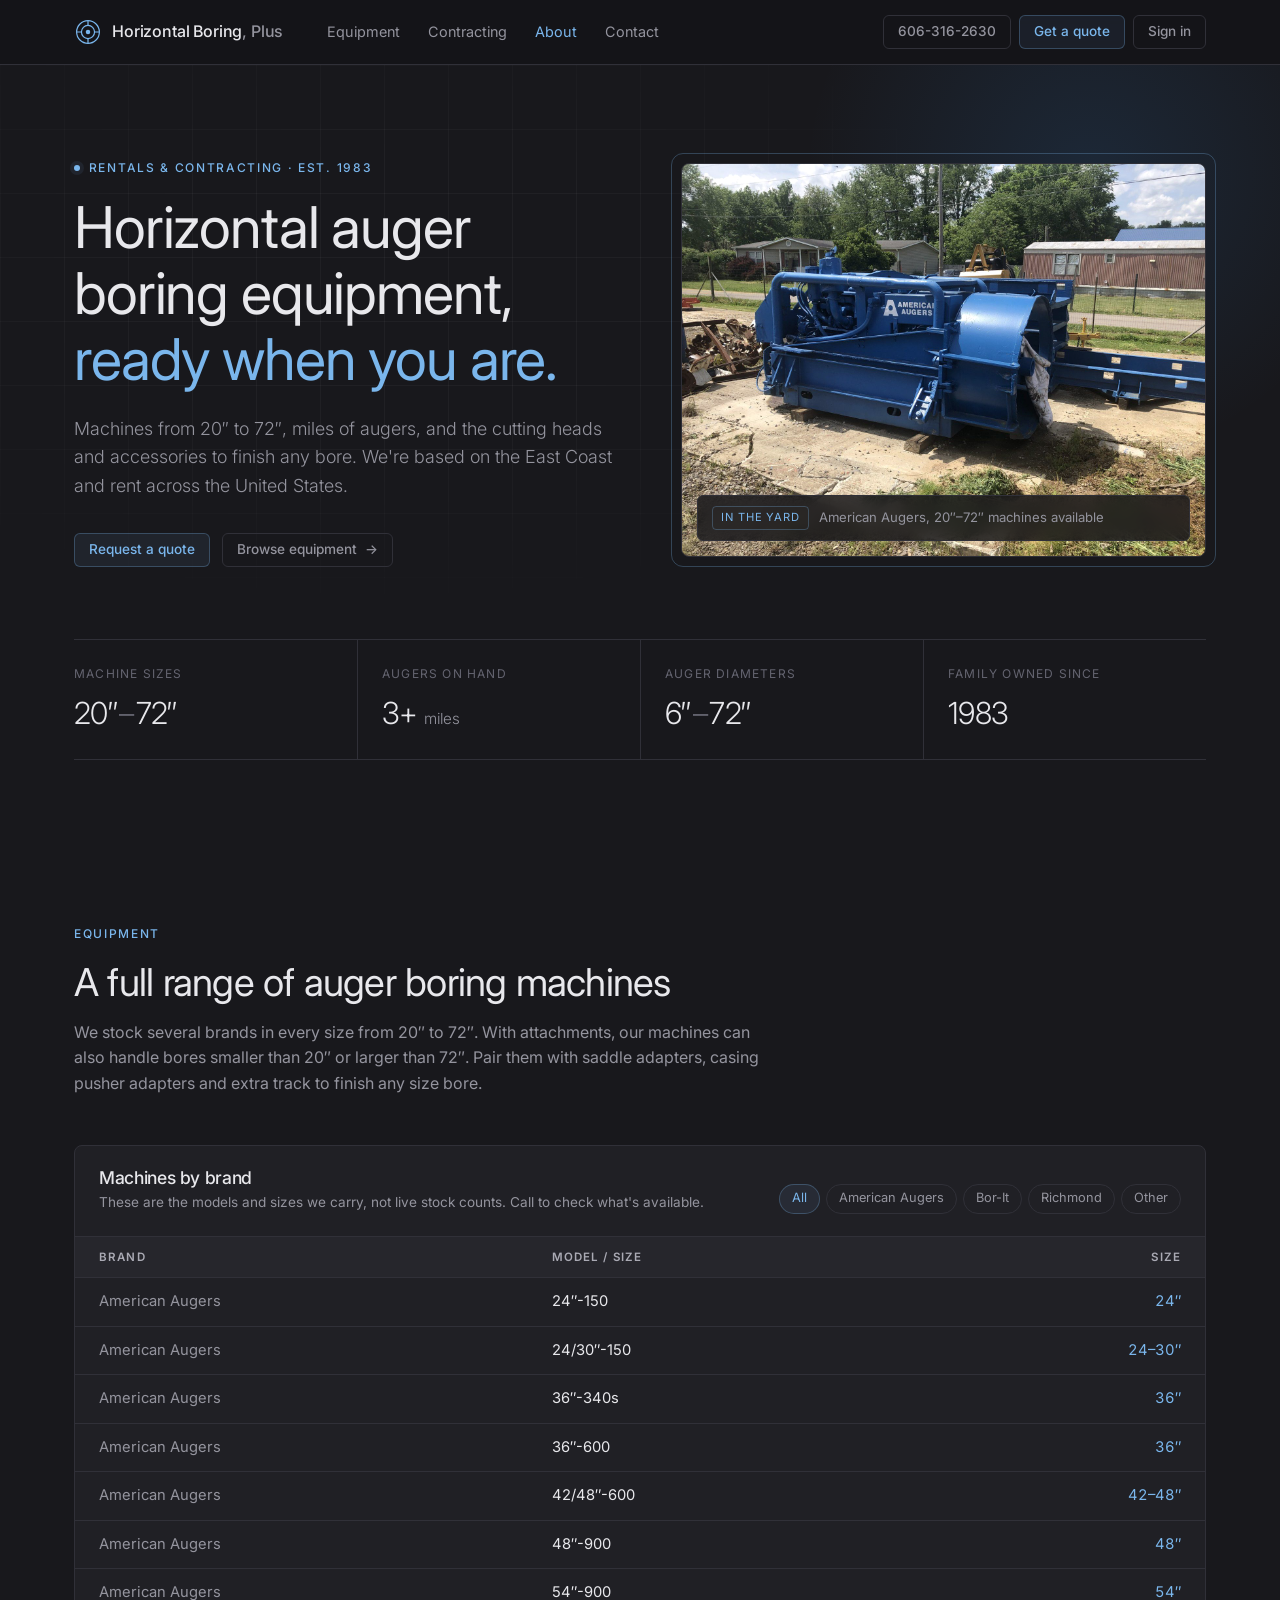
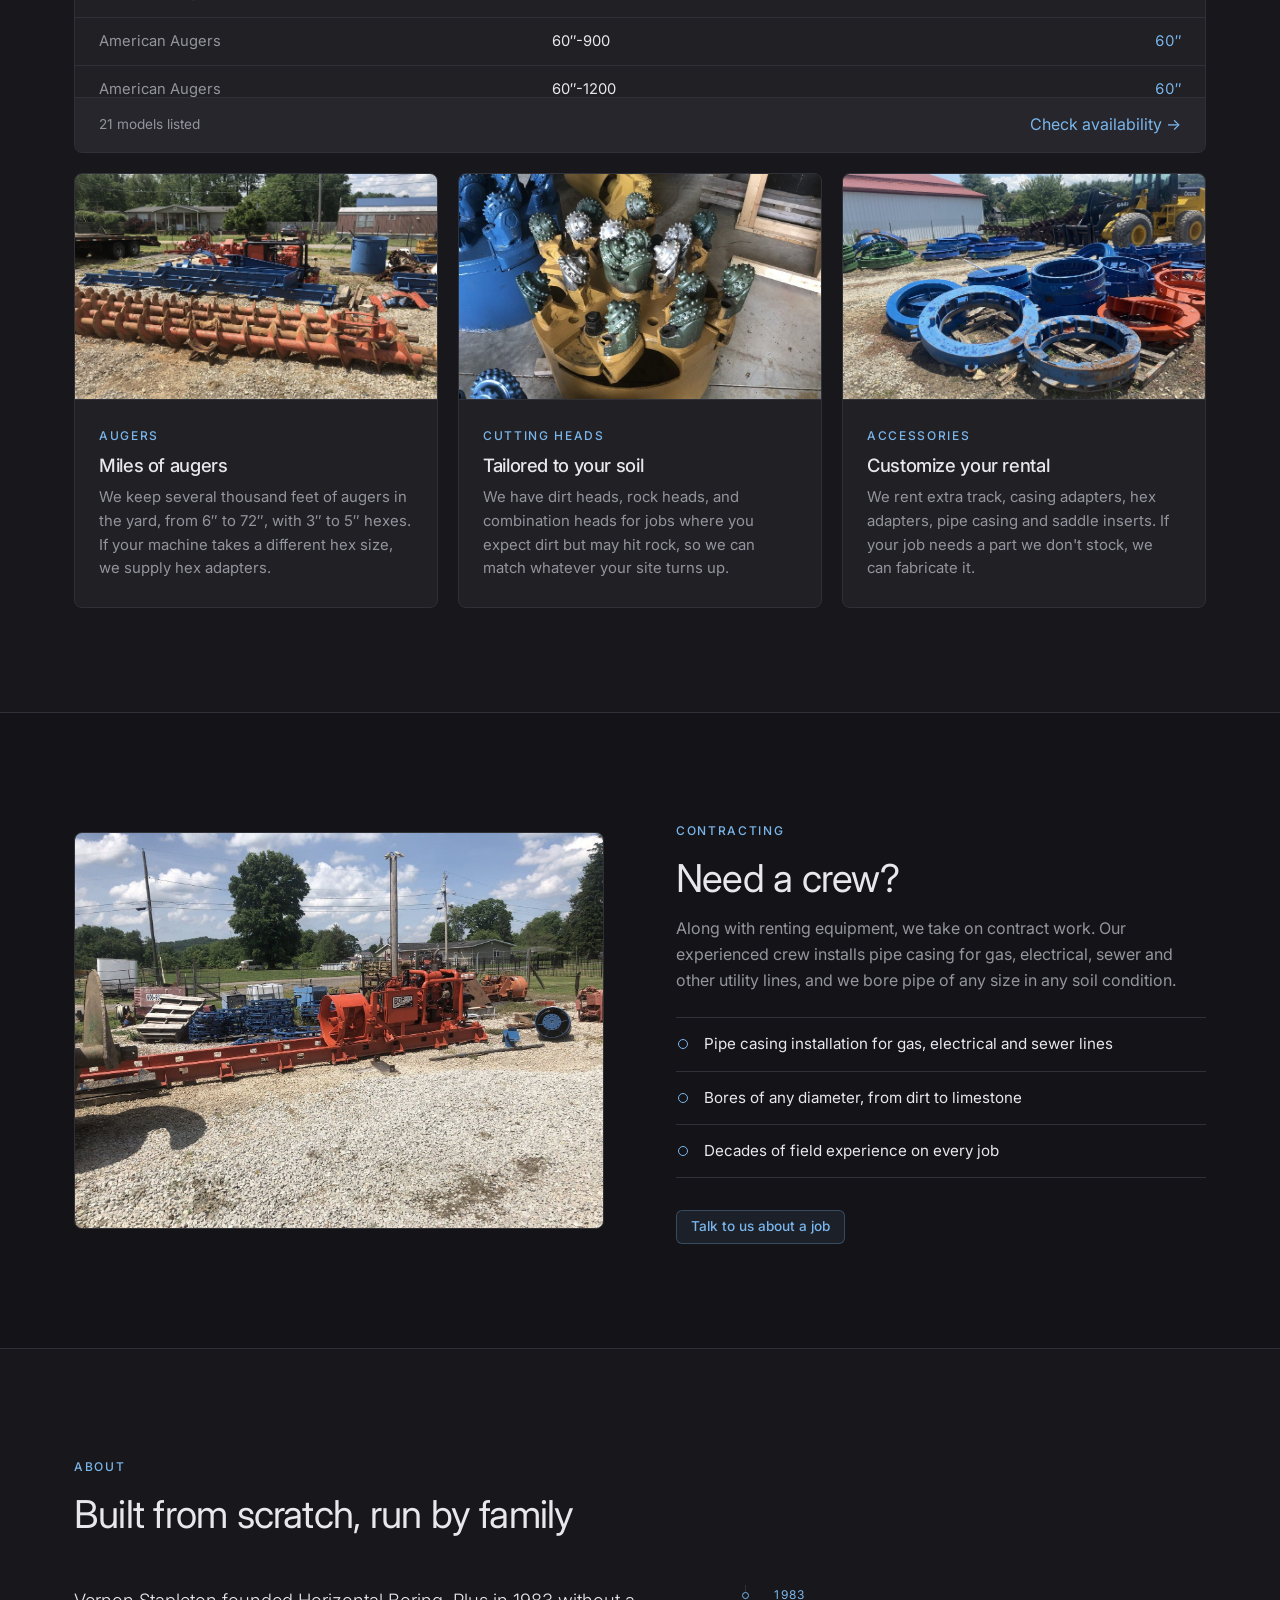
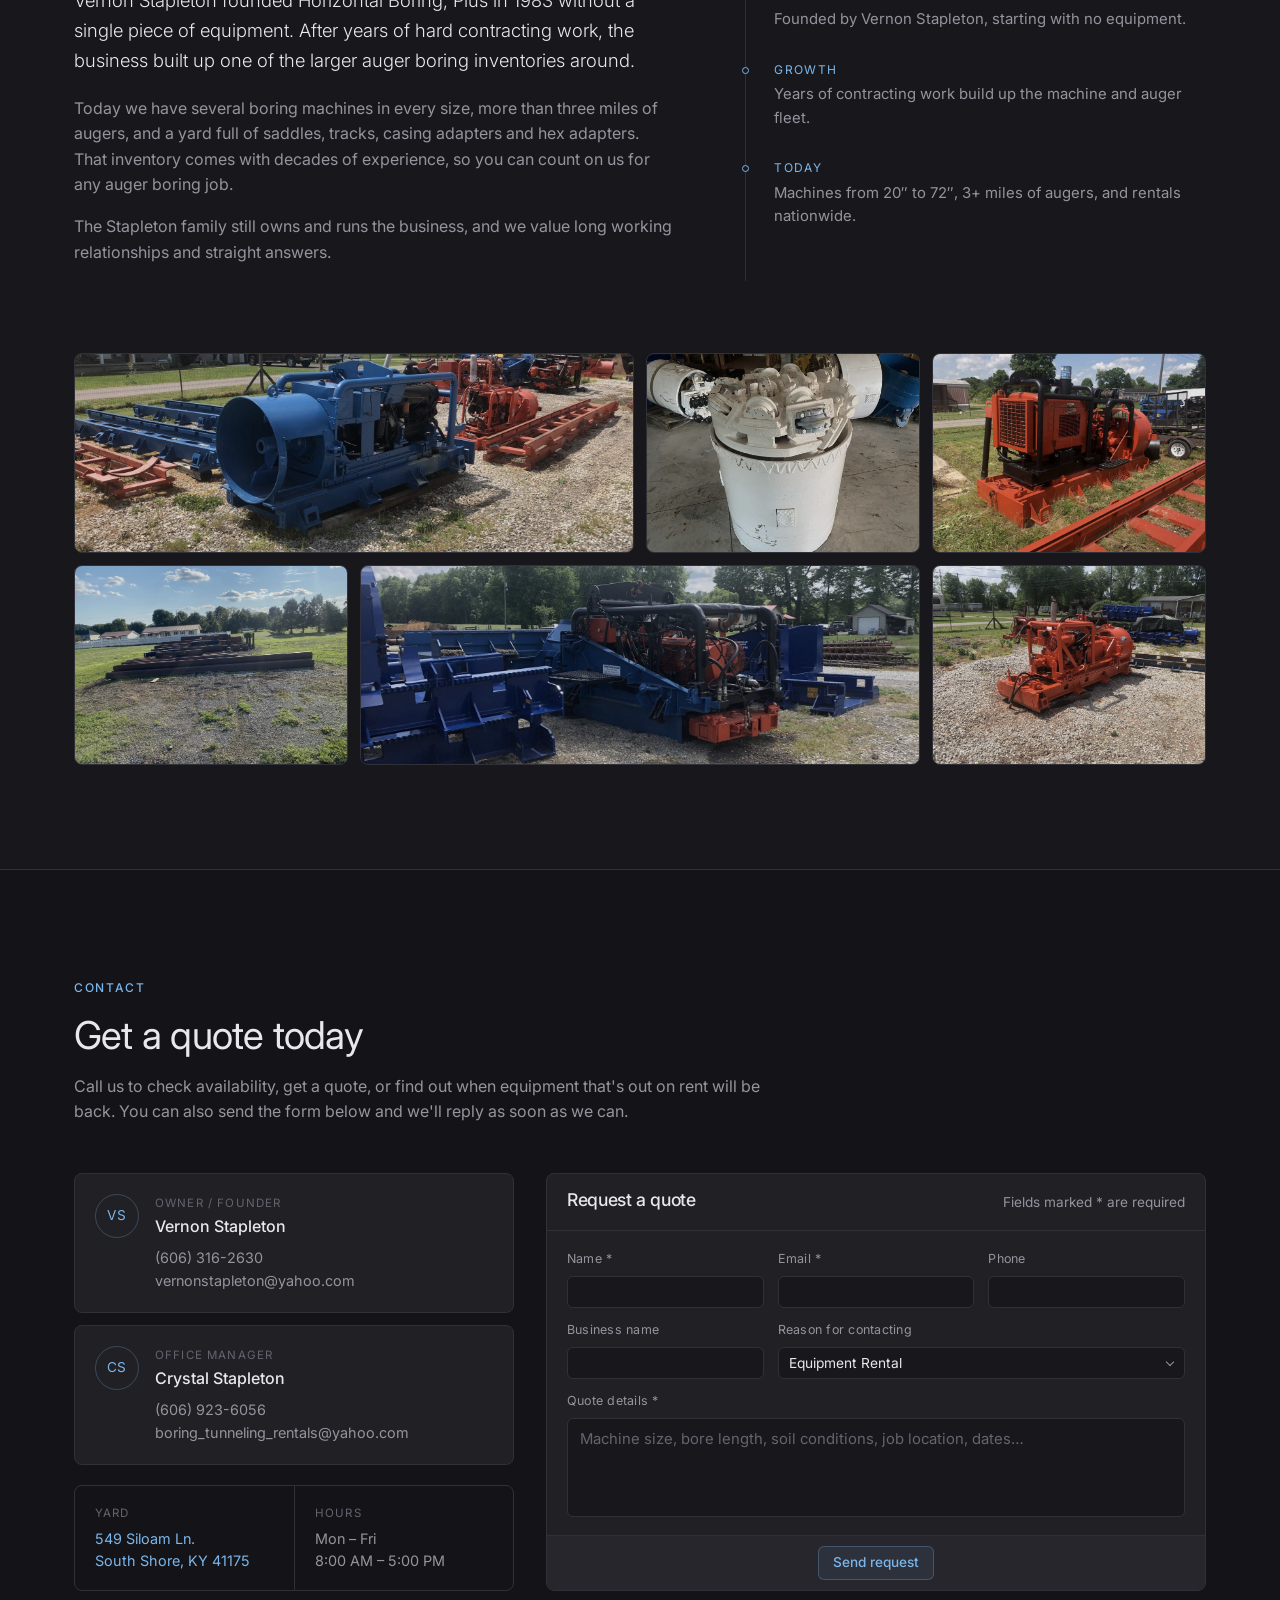
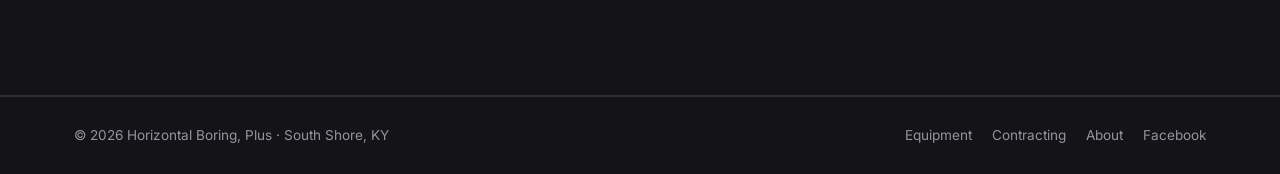
==== index.html @ d5c10999 "Move to root" ====
<!doctype html>
<html lang="en">
<head>
  <meta charset="utf-8">
  <meta name="viewport" content="width=device-width, initial-scale=1">
  <title>Horizontal Boring, Plus — Auger Boring Equipment Rentals & Contracting</title>
  <meta name="description" content="Family-owned since 1983. Horizontal auger boring machines from 20&quot; to 72&quot;, miles of augers, cutting heads and accessories for rent nationwide — plus experienced boring crews. South Shore, KY.">
  <meta name="theme-color" content="#18181c">
  <link rel="preconnect" href="https://fonts.googleapis.com">
  <link rel="preconnect" href="https://fonts.gstatic.com" crossorigin>
  <link href="https://fonts.googleapis.com/css2?family=Inter:wght@300;400;500;600&display=swap" rel="stylesheet">
  <link rel="stylesheet" href="assets/styles.css">
  <link rel="icon" href="data:image/svg+xml,%3Csvg xmlns='http://www.w3.org/2000/svg' viewBox='0 0 32 32'%3E%3Ccircle cx='16' cy='16' r='13' fill='none' stroke='%23378add' stroke-width='2.5'/%3E%3Ccircle cx='16' cy='16' r='5' fill='%23378add'/%3E%3C/svg%3E">
</head>
<body>

<header class="site-header" id="top">
  <div class="wrap header-inner">
    <a class="brand" href="#top" aria-label="Horizontal Boring, Plus — home">
      <svg class="brand-mark" viewBox="0 0 32 32" aria-hidden="true">
        <circle cx="16" cy="16" r="13" />
        <circle cx="16" cy="16" r="7.5" />
        <circle cx="16" cy="16" r="2.6" class="fill" />
        <path d="M16 3v5.5M16 23.5V29M3 16h5.5M23.5 16H29" />
      </svg>
      <span class="brand-text">Horizontal Boring<span class="plus">, Plus</span></span>
    </a>

    <nav class="nav" id="nav" aria-label="Primary">
      <a href="#equipment">Equipment</a>
      <a href="#contracting">Contracting</a>
      <a href="#about">About</a>
      <a href="#contact">Contact</a>
    </nav>

    <div class="header-actions">
      <a class="btn btn-ghost btn-sm hide-sm" href="tel:+16063162630">606-316-2630</a>
      <a class="btn btn-primary btn-sm" href="#contact">Get a quote</a>
      <a class="btn btn-ghost btn-sm" href="signin.html">Sign in</a>
      <button class="nav-toggle" aria-label="Open menu" aria-expanded="false" aria-controls="nav">
        <span></span><span></span>
      </button>
    </div>
  </div>
</header>

<main>

  <!-- ─── Hero ─────────────────────────────────────────── -->
  <section class="hero">
    <div class="hero-grid-lines" aria-hidden="true"></div>
    <div class="wrap hero-inner">
      <div class="hero-copy reveal">
        <p class="eyebrow"><span class="dot"></span>Rentals &amp; contracting · Est. 1983</p>
        <h1>Horizontal auger boring equipment, <span class="accent">ready when you are.</span></h1>
        <p class="lead">Machines from 20″ to 72″, miles of augers, and the cutting heads and accessories to finish any bore. We're based on the East Coast and rent across the United States.</p>
        <div class="hero-cta">
          <a class="btn btn-primary" href="#contact">Request a quote</a>
          <a class="btn btn-ghost" href="#equipment">Browse equipment <span aria-hidden="true">→</span></a>
        </div>
      </div>

      <figure class="hero-media reveal">
        <img src="assets/img/hero.jpg" alt="Blue American Augers horizontal boring machine in the equipment yard" width="1600" height="1200" fetchpriority="high">
        <figcaption>
          <span class="tag">In the yard</span>
          American Augers, 20″–72″ machines available
        </figcaption>
      </figure>
    </div>

    <div class="wrap">
      <dl class="stats reveal">
        <div><dt>Machine sizes</dt><dd>20″<span class="sep">–</span>72″</dd></div>
        <div><dt>Augers on hand</dt><dd>3+ <small>miles</small></dd></div>
        <div><dt>Auger diameters</dt><dd>6″<span class="sep">–</span>72″</dd></div>
        <div><dt>Family owned since</dt><dd>1983</dd></div>
      </dl>
    </div>
  </section>


  <!-- ─── Equipment ────────────────────────────────────── -->
  <section class="section" id="equipment">
    <div class="wrap">
      <header class="section-head reveal">
        <p class="eyebrow">Equipment</p>
        <h2>A full range of auger boring machines</h2>
        <p class="muted">We stock several brands in every size from 20″ to 72″. With attachments, our machines can also handle bores smaller than 20″ or larger than 72″. Pair them with saddle adapters, casing pusher adapters and extra track to finish any size bore.</p>
      </header>

      <div class="panel reveal">
        <div class="panel-head">
          <div>
            <h3>Machines by brand</h3>
            <p class="muted small">These are the models and sizes we carry, not live stock counts. Call to check what's available.</p>
          </div>
          <div class="filter" role="tablist" aria-label="Filter by brand">
            <button class="chip is-active" data-filter="all" role="tab" aria-selected="true">All</button>
            <button class="chip" data-filter="american" role="tab" aria-selected="false">American Augers</button>
            <button class="chip" data-filter="borit" role="tab" aria-selected="false">Bor-It</button>
            <button class="chip" data-filter="richmond" role="tab" aria-selected="false">Richmond</button>
            <button class="chip" data-filter="other" role="tab" aria-selected="false">Other</button>
          </div>
        </div>

        <div class="table-scroll">
          <table class="data-table">
            <thead>
              <tr><th>Brand</th><th>Model / size</th><th class="num">Size</th></tr>
            </thead>
            <tbody>
              <tr data-brand="american"><td>American Augers</td><td>24″-150</td><td class="num">24″</td></tr>
              <tr data-brand="american"><td>American Augers</td><td>24/30″-150</td><td class="num">24–30″</td></tr>
              <tr data-brand="american"><td>American Augers</td><td>36″-340s</td><td class="num">36″</td></tr>
              <tr data-brand="american"><td>American Augers</td><td>36″-600</td><td class="num">36″</td></tr>
              <tr data-brand="american"><td>American Augers</td><td>42/48″-600</td><td class="num">42–48″</td></tr>
              <tr data-brand="american"><td>American Augers</td><td>48″-900</td><td class="num">48″</td></tr>
              <tr data-brand="american"><td>American Augers</td><td>54″-900</td><td class="num">54″</td></tr>
              <tr data-brand="american"><td>American Augers</td><td>60″-900</td><td class="num">60″</td></tr>
              <tr data-brand="american"><td>American Augers</td><td>60″-1200</td><td class="num">60″</td></tr>
              <tr data-brand="american"><td>American Augers</td><td>72″-1200</td><td class="num">72″</td></tr>
              <tr data-brand="borit"><td>Bor-It</td><td>Power House II</td><td class="num">20″</td></tr>
              <tr data-brand="borit"><td>Bor-It</td><td>Brute</td><td class="num">24″</td></tr>
              <tr data-brand="borit"><td>Bor-It</td><td>Power Plus</td><td class="num">30″</td></tr>
              <tr data-brand="borit"><td>Bor-It</td><td>Workhorse</td><td class="num">36″</td></tr>
              <tr data-brand="borit"><td>Bor-It</td><td>Terminator</td><td class="num">48″</td></tr>
              <tr data-brand="richmond"><td>Richmond</td><td>20″-150</td><td class="num">20″</td></tr>
              <tr data-brand="richmond"><td>Richmond</td><td>24″-150</td><td class="num">24″</td></tr>
              <tr data-brand="richmond"><td>Richmond</td><td>36″-350</td><td class="num">36″</td></tr>
              <tr data-brand="richmond"><td>Richmond</td><td>48″-500</td><td class="num">48″</td></tr>
              <tr data-brand="other"><td>BarbCo</td><td>60/72″-1200</td><td class="num">60–72″</td></tr>
              <tr data-brand="other"><td>Augers Unlimited</td><td>36″-500</td><td class="num">36″</td></tr>
            </tbody>
          </table>
        </div>
        <div class="panel-foot">
          <span class="muted small"><span id="row-count">21</span> models listed</span>
          <a class="link" href="#contact">Check availability →</a>
        </div>
      </div>

      <div class="cards">
        <article class="card reveal">
          <div class="card-media"><img src="assets/img/augers.jpg" alt="Rows of horizontal augers in the yard" loading="lazy" width="1600" height="1200"></div>
          <div class="card-body">
            <p class="eyebrow">Augers</p>
            <h3>Miles of augers</h3>
            <p class="muted">We keep several thousand feet of augers in the yard, from 6″ to 72″, with 3″ to 5″ hexes. If your machine takes a different hex size, we supply hex adapters.</p>
          </div>
        </article>
        <article class="card reveal">
          <div class="card-media"><img src="assets/img/cutting-head.jpg" alt="Rock cutting head with roller cone bits" loading="lazy" width="1024" height="768"></div>
          <div class="card-body">
            <p class="eyebrow">Cutting heads</p>
            <h3>Tailored to your soil</h3>
            <p class="muted">We have dirt heads, rock heads, and combination heads for jobs where you expect dirt but may hit rock, so we can match whatever your site turns up.</p>
          </div>
        </article>
        <article class="card reveal">
          <div class="card-media"><img src="assets/img/accessories.jpg" alt="Casing adapters and saddles stacked in the yard" loading="lazy" width="1600" height="1200"></div>
          <div class="card-body">
            <p class="eyebrow">Accessories</p>
            <h3>Customize your rental</h3>
            <p class="muted">We rent extra track, casing adapters, hex adapters, pipe casing and saddle inserts. If your job needs a part we don't stock, we can fabricate it.</p>
          </div>
        </article>
      </div>
    </div>
  </section>

  <!-- ─── Contracting ──────────────────────────────────── -->
  <section class="section section-alt" id="contracting">
    <div class="wrap split">
      <figure class="split-media reveal">
        <img src="assets/img/crew.jpg" alt="Orange auger boring machine on track ready for a job" loading="lazy" width="1600" height="1200">
      </figure>
      <div class="split-copy reveal">
        <p class="eyebrow">Contracting</p>
        <h2>Need a crew?</h2>
        <p class="muted">Along with renting equipment, we take on contract work. Our experienced crew installs pipe casing for gas, electrical, sewer and other utility lines, and we bore pipe of any size in any soil condition.</p>
        <ul class="checklist">
          <li>Pipe casing installation for gas, electrical and sewer lines</li>
          <li>Bores of any diameter, from dirt to limestone</li>
          <li>Decades of field experience on every job</li>
        </ul>
        <a class="btn btn-primary" href="#contact" data-reason="Contracting Work">Talk to us about a job</a>
      </div>
    </div>
  </section>

  <!-- ─── About ────────────────────────────────────────── -->
  <section class="section" id="about">
    <div class="wrap about">
      <header class="section-head reveal">
        <p class="eyebrow">About</p>
        <h2>Built from scratch, run by family</h2>
      </header>
      <div class="about-grid">
        <div class="reveal">
          <p class="lead-sm">Vernon Stapleton founded Horizontal Boring, Plus in 1983 without a single piece of equipment. After years of hard contracting work, the business built up one of the larger auger boring inventories around.</p>
          <p class="muted">Today we have several boring machines in every size, more than three miles of augers, and a yard full of saddles, tracks, casing adapters and hex adapters. That inventory comes with decades of experience, so you can count on us for any auger boring job.</p>
          <p class="muted">The Stapleton family still owns and runs the business, and we value long working relationships and straight answers.</p>
        </div>
        <ol class="timeline reveal">
          <li><span class="yr">1983</span><span>Founded by Vernon Stapleton, starting with no equipment.</span></li>
          <li><span class="yr">Growth</span><span>Years of contracting work build up the machine and auger fleet.</span></li>
          <li><span class="yr">Today</span><span>Machines from 20″ to 72″, 3+ miles of augers, and rentals nationwide.</span></li>
        </ol>
      </div>

      <div class="gallery reveal" aria-label="Equipment gallery">
        <button class="g-item g-wide" data-src="assets/img/gallery-1.jpg"><img src="assets/img/gallery-1.jpg" alt="Blue boring machine with orange track sections" loading="lazy"></button>
        <button class="g-item" data-src="assets/img/gallery-3.jpg"><img src="assets/img/gallery-3.jpg" alt="Large cutting head with carbide teeth" loading="lazy"></button>
        <button class="g-item" data-src="assets/img/gallery-2.jpg"><img src="assets/img/gallery-2.jpg" alt="Orange boring machine power unit" loading="lazy"></button>
        <button class="g-item" data-src="assets/img/gallery-5.jpg"><img src="assets/img/gallery-5.jpg" alt="Steel pipe casing staged in a field" loading="lazy"></button>
        <button class="g-item g-wide" data-src="assets/img/gallery-4.jpg"><img src="assets/img/gallery-4.jpg" alt="Blue boring machine on track" loading="lazy"></button>
        <button class="g-item" data-src="assets/img/gallery-6.jpg"><img src="assets/img/gallery-6.jpg" alt="Orange boring machine on concrete pad" loading="lazy"></button>
      </div>
    </div>
  </section>

  <!-- ─── Contact ──────────────────────────────────────── -->
  <section class="section section-alt" id="contact">
    <div class="wrap">
      <header class="section-head reveal">
        <p class="eyebrow">Contact</p>
        <h2>Get a quote today</h2>
        <p class="muted">Call us to check availability, get a quote, or find out when equipment that's out on rent will be back. You can also send the form below and we'll reply as soon as we can.</p>
      </header>

      <div class="contact-grid">
        <aside class="contact-side reveal">
          <div class="person">
            <div class="avatar" aria-hidden="true">VS</div>
            <div>
              <p class="role">Owner / Founder</p>
              <p class="name">Vernon Stapleton</p>
              <a class="line" href="tel:+16063162630">(606) 316-2630</a>
              <a class="line" href="mailto:vernonstapleton@yahoo.com">vernonstapleton@yahoo.com</a>
            </div>
          </div>
          <div class="person">
            <div class="avatar" aria-hidden="true">CS</div>
            <div>
              <p class="role">Office Manager</p>
              <p class="name">Crystal Stapleton</p>
              <a class="line" href="tel:+16069236056">(606) 923-6056</a>
              <a class="line" href="mailto:boring_tunneling_rentals@yahoo.com">boring_tunneling_rentals@yahoo.com</a>
            </div>
          </div>

          <dl class="meta">
            <div>
              <dt>Yard</dt>
              <dd><a class="link" href="https://www.google.com/maps/place/549+Siloam+Ln,+South+Shore,+KY+41175" target="_blank" rel="noopener">549 Siloam Ln.<br>South Shore, KY 41175</a></dd>
            </div>
            <div>
              <dt>Hours</dt>
              <dd>Mon – Fri<br>8:00 AM – 5:00 PM</dd>
            </div>
          </dl>
        </aside>

        <form class="panel form reveal" id="quote-form" novalidate>
          <div class="panel-head"><h3>Request a quote</h3><span class="muted small">Fields marked * are required</span></div>
          <div class="form-body">
            <div class="field">
              <label for="f-name">Name *</label>
              <input id="f-name" name="name" type="text" autocomplete="name" required>
            </div>
            <div class="field">
              <label for="f-email">Email *</label>
              <input id="f-email" name="email" type="email" autocomplete="email" required>
            </div>
            <div class="field">
              <label for="f-phone">Phone</label>
              <input id="f-phone" name="phone" type="tel" autocomplete="tel">
            </div>
            <div class="field">
              <label for="f-business">Business name</label>
              <input id="f-business" name="business" type="text" autocomplete="organization">
            </div>
            <div class="field field-span2">
              <label for="f-reason">Reason for contacting</label>
              <div class="select">
                <select id="f-reason" name="reason">
                  <option>Equipment Rental</option>
                  <option>Contracting Work</option>
                  <option>Customer Service</option>
                </select>
              </div>
            </div>
            <div class="field field-full field-grow">
              <label for="f-details">Quote details *</label>
              <textarea id="f-details" name="details" rows="2" placeholder="Machine size, bore length, soil conditions, job location, dates…" required></textarea>
            </div>
          </div>
          <div class="panel-foot">
            <span class="form-status muted small" id="form-status" role="status"></span>
            <button class="btn btn-primary btn-sm" type="submit">Send request</button>
          </div>
        </form>
      </div>
    </div>
  </section>
</main>

<footer class="site-footer">
  <div class="wrap footer-inner">
    <span class="muted small">© <span id="year">2026</span> Horizontal Boring, Plus · South Shore, KY</span>
    <nav class="footer-links">
      <a href="#equipment">Equipment</a>
      <a href="#contracting">Contracting</a>
      <a href="#about">About</a>
      <a href="https://www.facebook.com/profile.php?id=100054457840156" target="_blank" rel="noopener">Facebook</a>
    </nav>
  </div>
</footer>

<dialog class="lightbox" id="lightbox">
  <button class="lightbox-close" aria-label="Close">×</button>
  <img alt="">
</dialog>

<script src="assets/main.js"></script>
</body>
</html>
---- assets/styles.css ----
/* ─── Tokens (mirrors InventoryThis DarkTheme) ─────────────── */
:root {
  --bg: #18181c;
  --bg-deep: #141418;
  --surface: #202025;
  --surface-2: #26262c;
  --surface-hover: #2c2c32;
  --elevated: #2e2e34;

  --border: #303038;
  --border-2: #44444c;

  --text: #e8e8ec;
  --text-2: #94949e;
  --text-3: #646470;
  --text-header: #aaaab4;

  --accent: #7ab6ec;          /* light blue */
  --accent-strong: #378add;
  --accent-muted: #7894ba;
  --accent-line: rgba(122, 182, 236, .28);
  --accent-ghost: rgba(122, 182, 236, .08);

  --success: #4ca868;
  --danger: #c45852;

  --radius: 6px;
  --radius-lg: 8px;
  --wrap: 1180px;
  --font: "Segoe UI Variable Display", "Segoe UI Variable Text", "Inter", "Segoe UI", system-ui, -apple-system, sans-serif;

  color-scheme: dark;
}

/* ─── Base ─────────────────────────────────────────────────── */
*, *::before, *::after { box-sizing: border-box; }
html { scroll-behavior: smooth; scroll-padding-top: 76px; -webkit-text-size-adjust: 100%; }
body {
  margin: 0;
  background: var(--bg);
  color: var(--text);
  font-family: var(--font);
  font-size: 16px;
  line-height: 1.6;
  -webkit-font-smoothing: antialiased;
  overflow-x: hidden;
}
img { display: block; max-width: 100%; height: auto; }
a { color: inherit; text-decoration: none; }
h1, h2, h3 { margin: 0; font-weight: 500; letter-spacing: -0.02em; line-height: 1.15; }
h1 { font-size: clamp(2.2rem, 4.6vw, 3.6rem); font-weight: 400; }
h2 { font-size: clamp(1.7rem, 3vw, 2.4rem); font-weight: 400; }
h3 { font-size: 1.1rem; }
p { margin: 0 0 1rem; }
::selection { background: var(--accent-strong); color: #fff; }

.wrap { width: 100%; max-width: var(--wrap); margin: 0 auto; padding: 0 24px; }
.muted { color: var(--text-2); }
.small { font-size: .85rem; }
.accent { color: var(--accent); }

.eyebrow {
  display: inline-flex; align-items: center; gap: .55rem;
  margin: 0 0 1rem;
  font-size: .75rem; font-weight: 500; letter-spacing: .14em; text-transform: uppercase;
  color: var(--accent);
}
.eyebrow .dot {
  width: 6px; height: 6px; border-radius: 50%;
  background: var(--accent);
  box-shadow: 0 0 0 4px var(--accent-ghost);
}

.link { color: var(--accent); border-bottom: 1px solid transparent; transition: border-color .2s; }
.link:hover { border-color: var(--accent-line); }

/* ─── Buttons (thin-outline, like DarkButton) ──────────────── */
.btn {
  display: inline-flex; align-items: center; justify-content: center; gap: .5rem;
  height: 34px; padding: 0 14px;
  border: 1px solid var(--border-2); border-radius: var(--radius);
  background: transparent; color: var(--text-2);
  font: inherit; font-size: .85rem; font-weight: 500;
  cursor: pointer; white-space: nowrap;
  transition: background .18s, color .18s, border-color .18s;
}
.btn:hover { background: var(--surface-hover); color: var(--text); }
.btn:active { background: var(--elevated); }
.btn-primary { border-color: var(--accent-line); color: var(--accent); background: var(--accent-ghost); }
.btn-primary:hover { border-color: var(--accent); color: #fff; background: rgba(122, 182, 236, .14); }
.btn-ghost { border-color: var(--border); }
.btn-sm { height: 34px; padding: 0 14px; font-size: .85rem; }
.btn:focus-visible, .chip:focus-visible, a:focus-visible, button:focus-visible {
  outline: 1px solid var(--accent); outline-offset: 2px;
}

/* ─── Header ───────────────────────────────────────────────── */
.site-header {
  position: sticky; top: 0; z-index: 50;
  background: rgba(20, 20, 24, .78);
  backdrop-filter: saturate(140%) blur(12px);
  -webkit-backdrop-filter: saturate(140%) blur(12px);
  border-bottom: 1px solid var(--border);
}
.header-inner { display: flex; align-items: center; gap: 32px; height: 64px; }
.brand { display: flex; align-items: center; gap: 10px; font-weight: 500; letter-spacing: -0.01em; }
.brand-mark { width: 28px; height: 28px; fill: none; stroke: var(--accent); stroke-width: 1.4; }
.brand-mark .fill { fill: var(--accent); stroke: none; }
.brand-text { font-size: 1rem; }
.brand .plus { color: var(--text-2); }

.nav { display: flex; gap: 4px; margin-right: auto; }
.nav a {
  padding: 6px 12px; border-radius: var(--radius);
  font-size: .9rem; color: var(--text-2);
  transition: color .18s, background .18s;
}
.nav a:hover { color: var(--text); background: var(--surface); }
.nav a.is-current { color: var(--accent); }

.header-actions { display: flex; align-items: center; gap: 8px; }
.nav-toggle {
  display: none; width: 38px; height: 34px; padding: 0;
  border: 1px solid var(--border); border-radius: var(--radius);
  background: transparent; cursor: pointer;
  flex-direction: column; align-items: center; justify-content: center; gap: 5px;
}
.nav-toggle span { display: block; width: 16px; height: 1px; background: var(--text); transition: transform .2s; }
.nav-toggle[aria-expanded="true"] span:first-child { transform: translateY(3px) rotate(45deg); }
.nav-toggle[aria-expanded="true"] span:last-child { transform: translateY(-3px) rotate(-45deg); }

/* ─── Hero ─────────────────────────────────────────────────── */
.hero { position: relative; padding: 88px 0 56px; overflow: hidden; }
.hero-grid-lines {
  position: absolute; inset: 0; pointer-events: none;
  background-image:
    linear-gradient(to right, rgba(255,255,255,.035) 1px, transparent 1px),
    linear-gradient(to bottom, rgba(255,255,255,.035) 1px, transparent 1px);
  background-size: 64px 64px;
  mask-image: radial-gradient(ellipse 70% 60% at 30% 30%, #000 30%, transparent 75%);
  -webkit-mask-image: radial-gradient(ellipse 70% 60% at 30% 30%, #000 30%, transparent 75%);
}
.hero::after {
  content: ""; position: absolute; top: -200px; right: -120px; width: 620px; height: 620px;
  background: radial-gradient(circle, rgba(55, 138, 221, .14), transparent 65%);
  pointer-events: none;
}
.hero-inner {
  position: relative; z-index: 1;
  display: grid; grid-template-columns: 1.05fr 1fr; gap: 56px; align-items: center;
}
.hero h1 { margin-bottom: 1.4rem; }
.lead { font-size: 1.12rem; color: var(--text-2); max-width: 34rem; margin-bottom: 2rem; font-weight: 300; }
.hero-cta { display: flex; flex-wrap: wrap; gap: 12px; }

.hero-media { position: relative; margin: 0; }
.hero-media img {
  width: 100%; aspect-ratio: 4 / 3; object-fit: cover;
  border: 1px solid var(--border); border-radius: var(--radius-lg);
  filter: saturate(.9) contrast(1.02);
}
.hero-media::before {
  content: ""; position: absolute; inset: -10px;
  border: 1px solid var(--accent-line); border-radius: 12px;
  z-index: -1;
}
.hero-media figcaption {
  position: absolute; left: 16px; bottom: 16px; right: 16px;
  display: flex; align-items: center; gap: 10px; flex-wrap: wrap;
  padding: 10px 14px;
  background: rgba(20, 20, 24, .82);
  backdrop-filter: blur(8px); -webkit-backdrop-filter: blur(8px);
  border: 1px solid var(--border); border-radius: var(--radius);
  font-size: .82rem; color: var(--text-2);
}
.tag {
  padding: 2px 8px; border: 1px solid var(--accent-line); border-radius: 4px;
  font-size: .7rem; letter-spacing: .08em; text-transform: uppercase; color: var(--accent);
}

.stats {
  position: relative; z-index: 1;
  display: grid; grid-template-columns: repeat(4, 1fr);
  margin: 72px 0 0;
  border-top: 1px solid var(--border); border-bottom: 1px solid var(--border);
}
.stats > div { padding: 24px 24px 22px; border-left: 1px solid var(--border); }
.stats > div:first-child { border-left: 0; padding-left: 0; }
.stats dt { font-size: .75rem; letter-spacing: .1em; text-transform: uppercase; color: var(--text-3); margin-bottom: 6px; }
.stats dd { margin: 0; font-size: 1.9rem; font-weight: 300; letter-spacing: -0.02em; }
.stats dd small { font-size: .95rem; color: var(--text-2); }
.stats .sep { color: var(--text-3); margin: 0 2px; }

/* ─── Sections ─────────────────────────────────────────────── */
.section { padding: 104px 0; }
.section-alt { background: var(--bg-deep); border-top: 1px solid var(--border); border-bottom: 1px solid var(--border); }
.section-head { max-width: 44rem; margin-bottom: 48px; }
.section-head h2 { margin-bottom: 1rem; }

/* ─── Panel + data table (DarkDataGridView feel) ───────────── */
.panel {
  background: var(--surface);
  border: 1px solid var(--border);
  border-radius: var(--radius-lg);
  overflow: hidden;
}
.panel-head {
  display: flex; align-items: flex-end; justify-content: space-between; gap: 24px; flex-wrap: wrap;
  padding: 22px 24px; border-bottom: 1px solid var(--border);
}
.panel-head h3 { margin-bottom: 4px; }
.panel-head p { margin: 0; }
.panel-foot {
  display: flex; align-items: center; justify-content: space-between; gap: 16px;
  padding: 14px 24px; border-top: 1px solid var(--border); background: var(--surface-2);
}

.filter { display: flex; flex-wrap: wrap; gap: 6px; }
.chip {
  height: 30px; padding: 0 12px;
  border: 1px solid var(--border); border-radius: 999px;
  background: transparent; color: var(--text-2);
  font: inherit; font-size: .8rem; cursor: pointer;
  transition: all .18s;
}
.chip:hover { color: var(--text); border-color: var(--border-2); }
.chip.is-active { color: var(--accent); border-color: var(--accent-line); background: var(--accent-ghost); }

.table-scroll { max-height: 460px; overflow: auto; scrollbar-color: var(--border-2) transparent; scrollbar-width: thin; }
.data-table { width: 100%; border-collapse: collapse; font-size: .92rem; }
.data-table th {
  position: sticky; top: 0; z-index: 1;
  padding: 11px 24px; text-align: left;
  background: var(--surface-2); border-bottom: 1px solid var(--border);
  font-size: .72rem; font-weight: 600; letter-spacing: .1em; text-transform: uppercase; color: var(--text-header);
}
.data-table td { padding: 12px 24px; border-bottom: 1px solid var(--border); color: var(--text-2); }
.data-table td:nth-child(2) { color: var(--text); }
.data-table tbody tr { transition: background .15s; }
.data-table tbody tr:hover { background: var(--surface-hover); }
.data-table tbody tr:last-child td { border-bottom: 0; }
.data-table .num { text-align: right; font-variant-numeric: tabular-nums; }
.data-table td.num { color: var(--accent); }
.data-table tr.is-hidden { display: none; }

/* ─── Cards ────────────────────────────────────────────────── */
.cards { display: grid; grid-template-columns: repeat(3, 1fr); gap: 20px; margin-top: 20px; }
.card {
  display: flex; flex-direction: column;
  background: var(--surface); border: 1px solid var(--border); border-radius: var(--radius-lg);
  overflow: hidden; transition: border-color .2s, transform .25s;
}
.card:hover { border-color: var(--border-2); transform: translateY(-2px); }
.card-media { aspect-ratio: 16 / 10; overflow: hidden; border-bottom: 1px solid var(--border); }
.card-media img { width: 100%; height: 100%; object-fit: cover; transition: transform .6s ease; filter: saturate(.9); }
.card:hover .card-media img { transform: scale(1.04); }
.card-body { padding: 22px 24px 26px; }
.card-body .eyebrow { margin-bottom: .6rem; }
.card-body h3 { margin-bottom: .6rem; font-size: 1.15rem; }
.card-body p:last-child { margin: 0; font-size: .93rem; }

/* ─── Split (contracting) ──────────────────────────────────── */
.split { display: grid; grid-template-columns: 1fr 1fr; gap: 72px; align-items: center; }
.split-media { margin: 0; }
.split-media img { width: 100%; aspect-ratio: 4 / 3; object-fit: cover; border: 1px solid var(--border); border-radius: var(--radius-lg); filter: saturate(.9); }
.split-copy h2 { margin-bottom: 1rem; }
.checklist { list-style: none; margin: 1.5rem 0 2rem; padding: 0; border-top: 1px solid var(--border); }
.checklist li {
  position: relative; padding: 14px 0 14px 28px;
  border-bottom: 1px solid var(--border); color: var(--text);
  font-size: .95rem;
}
.checklist li::before {
  content: ""; position: absolute; left: 2px; top: 50%; width: 10px; height: 10px; margin-top: -5px;
  border: 1px solid var(--accent); border-radius: 50%;
}

/* ─── About ────────────────────────────────────────────────── */
.about-grid { display: grid; grid-template-columns: 1.3fr 1fr; gap: 72px; }
.lead-sm { font-size: 1.15rem; font-weight: 300; line-height: 1.65; margin-bottom: 1.25rem; }
.timeline { list-style: none; margin: 0; padding: 0; border-left: 1px solid var(--border); }
.timeline li { position: relative; display: grid; gap: 4px; padding: 0 0 28px 28px; color: var(--text-2); font-size: .93rem; }
.timeline li:last-child { padding-bottom: 0; }
.timeline li::before {
  content: ""; position: absolute; left: -4px; top: 7px; width: 7px; height: 7px; border-radius: 50%;
  background: var(--bg); border: 1px solid var(--accent);
}
.timeline .yr { font-size: .75rem; letter-spacing: .12em; text-transform: uppercase; color: var(--accent); }

.gallery {
  display: grid; grid-template-columns: repeat(4, 1fr); grid-auto-rows: 200px; grid-auto-flow: dense; gap: 12px;
  margin-top: 72px;
}
.g-item {
  position: relative; padding: 0; border: 1px solid var(--border); border-radius: var(--radius-lg);
  overflow: hidden; background: var(--surface); cursor: zoom-in;
}
.g-item img { width: 100%; height: 100%; object-fit: cover; transition: transform .6s ease, filter .3s; filter: saturate(.85) brightness(.92); }
.g-item:hover img { transform: scale(1.04); filter: saturate(1) brightness(1); }
.g-wide { grid-column: span 2; }

/* ─── Contact ──────────────────────────────────────────────── */
.contact-grid { display: grid; grid-template-columns: 1fr 1.5fr; gap: 32px; align-items: stretch; }
.contact-side { display: grid; gap: 12px; align-content: start; }
.person {
  display: flex; gap: 16px; padding: 20px;
  background: var(--surface); border: 1px solid var(--border); border-radius: var(--radius-lg);
}
.avatar {
  flex: none; display: grid; place-items: center; width: 44px; height: 44px; border-radius: 50%;
  border: 1px solid var(--accent-line); color: var(--accent); font-size: .85rem; letter-spacing: .04em;
}
.person p { margin: 0; }
.person .role { font-size: .72rem; letter-spacing: .1em; text-transform: uppercase; color: var(--text-3); }
.person .name { font-weight: 500; margin: 2px 0 6px; }
.person .line { display: block; font-size: .9rem; color: var(--text-2); transition: color .15s; word-break: break-all; }
.person .line:hover { color: var(--accent); }

.meta { display: grid; grid-template-columns: 1fr 1fr; margin: 8px 0 0; border: 1px solid var(--border); border-radius: var(--radius-lg); overflow: hidden; }
.meta > div { padding: 18px 20px; }
.meta > div + div { border-left: 1px solid var(--border); }
.meta dt { font-size: .72rem; letter-spacing: .1em; text-transform: uppercase; color: var(--text-3); margin-bottom: 6px; }
.meta dd { margin: 0; font-size: .9rem; color: var(--text-2); line-height: 1.5; }

/* ─── Form (DarkTextBox / DarkDropdown feel) ───────────────── */
.form-body { display: grid; grid-template-columns: 1fr 1fr; gap: 18px 16px; padding: 24px; }

/* Quote form: compact, and stretches to match the contact column's height exactly */
.form { display: flex; flex-direction: column; }
.form .panel-head { padding: 16px 20px; }
.form .form-body {
  flex: 1; grid-template-columns: repeat(3, 1fr); grid-template-rows: auto auto 1fr;
  gap: 12px 14px; padding: 18px 20px;
}
.form .field input, .form .field select { height: 32px; padding: 0 10px; font-size: .86rem; }
.form .select::after { width: 6px; height: 6px; margin-top: -4px; right: 12px; }
.form .panel-foot { position: relative; justify-content: center; padding: 10px 20px; }
.form .form-status { position: absolute; left: 20px; top: 50%; transform: translateY(-50%); max-width: calc(50% - 90px); line-height: 1.3; }
.field-span2 { grid-column: span 2; }
.field-grow { grid-template-rows: auto 1fr; }
.form .field-grow textarea { min-height: 64px; height: 100%; resize: none; }
.field { display: grid; gap: 7px; }
.field-full { grid-column: 1 / -1; }
.field label { font-size: .78rem; color: var(--text-2); letter-spacing: .02em; }
.field input, .field select, .field textarea {
  width: 100%; padding: 9px 12px;
  background: var(--bg); color: var(--text);
  border: 1px solid var(--border); border-radius: var(--radius);
  font: inherit; font-size: .93rem;
  transition: border-color .15s, box-shadow .15s;
}
.field textarea { resize: vertical; min-height: 120px; line-height: 1.5; }
.field ::placeholder { color: var(--text-3); }
.field input:hover, .field select:hover, .field textarea:hover { border-color: var(--border-2); }
.field input:focus, .field select:focus, .field textarea:focus {
  outline: none; border-color: var(--accent-line); box-shadow: 0 0 0 3px var(--accent-ghost);
}
.field.has-error input, .field.has-error textarea { border-color: var(--danger); }
.select { position: relative; }
.select select { appearance: none; -webkit-appearance: none; padding-right: 36px; cursor: pointer; }
.select::after {
  content: ""; position: absolute; right: 14px; top: 50%; width: 7px; height: 7px; margin-top: -5px;
  border-right: 1px solid var(--text-2); border-bottom: 1px solid var(--text-2);
  transform: rotate(45deg); pointer-events: none;
}
.form-status.ok { color: var(--success); }
.form-status.err { color: var(--danger); }

/* ─── Footer ───────────────────────────────────────────────── */
.site-footer { border-top: 1px solid var(--border); padding: 28px 0; background: var(--bg-deep); }
.footer-inner { display: flex; align-items: center; justify-content: space-between; gap: 16px; flex-wrap: wrap; }
.footer-links { display: flex; gap: 20px; flex-wrap: wrap; }
.footer-links a { font-size: .85rem; color: var(--text-2); transition: color .15s; }
.footer-links a:hover { color: var(--accent); }

/* ─── Lightbox ─────────────────────────────────────────────── */
.lightbox {
  max-width: min(1200px, 94vw); max-height: 90vh; padding: 0;
  background: var(--bg); border: 1px solid var(--border-2); border-radius: var(--radius-lg);
}
.lightbox::backdrop { background: rgba(10, 10, 12, .86); backdrop-filter: blur(4px); }
.lightbox img { max-height: 88vh; width: auto; margin: 0 auto; }
.lightbox-close {
  position: absolute; top: 10px; right: 10px; width: 34px; height: 34px;
  border: 1px solid var(--border-2); border-radius: var(--radius);
  background: rgba(20, 20, 24, .8); color: var(--text); font-size: 1.2rem; cursor: pointer;
}

/* ─── Reveal on scroll ─────────────────────────────────────── */
.reveal { opacity: 0; transform: translateY(14px); transition: opacity .7s ease, transform .7s ease; }
.reveal.is-in { opacity: 1; transform: none; }
.no-js .reveal { opacity: 1; transform: none; }
@media (prefers-reduced-motion: reduce) {
  html { scroll-behavior: auto; }
  .reveal { opacity: 1; transform: none; transition: none; }
  .card, .card-media img, .g-item img { transition: none; }
}

/* ─── Responsive ───────────────────────────────────────────── */
@media (max-width: 980px) {
  .hero-inner, .split, .about-grid, .contact-grid { grid-template-columns: 1fr; gap: 40px; }
  .hero { padding-top: 56px; }
  .hero-media { margin: 10px; }
  .cards { grid-template-columns: 1fr 1fr; }
  .cards .card:last-child { grid-column: span 2; }
  .stats { grid-template-columns: 1fr 1fr; }
  .stats > div:nth-child(3) { border-left: 0; padding-left: 0; }
  .stats > div:nth-child(n+3) { border-top: 1px solid var(--border); }
  .gallery { grid-template-columns: 1fr 1fr; grid-auto-rows: 160px; }
}

@media (max-width: 820px) {
  .nav-toggle { display: flex; }
  .nav {
    position: absolute; top: 64px; left: 0; right: 0;
    flex-direction: column; gap: 0; padding: 8px 16px 16px;
    background: var(--bg-deep); border-bottom: 1px solid var(--border);
    transform: translateY(-8px); opacity: 0; visibility: hidden;
    transition: opacity .2s, transform .2s, visibility .2s;
  }
  .nav.is-open { transform: none; opacity: 1; visibility: visible; }
  .nav a { padding: 12px 8px; border-bottom: 1px solid var(--border); border-radius: 0; }
  .nav a:last-child { border-bottom: 0; }
  .hide-sm { display: none; }
}

@media (max-width: 600px) {
  .wrap { padding: 0 16px; }
  .header-inner { gap: 12px; }
  .brand-text { font-size: .92rem; }
  .section { padding: 72px 0; }
  .cards { grid-template-columns: 1fr; }
  .cards .card:last-child { grid-column: auto; }
  .stats > div { padding: 18px 14px 16px; }
  .stats dd { font-size: 1.5rem; }
  .panel-head, .form-body { padding: 18px; }
  .panel-foot { padding: 12px 18px; }
  .data-table th, .data-table td { padding: 11px 16px; }
  .form-body, .form .form-body { grid-template-columns: 1fr; grid-template-rows: none; }
  .field-span2 { grid-column: auto; }
  .meta { grid-template-columns: 1fr; }
  .meta > div + div { border-left: 0; border-top: 1px solid var(--border); }
  .gallery { grid-auto-rows: 130px; gap: 8px; }
  .g-wide { grid-column: span 2; }
}
@media (max-width: 520px) {
  .header-actions .btn-primary { display: none; }
}

/* ─── Sign in page (LoginForm feel) ────────────────────────── */
.auth { min-height: calc(100vh - 65px - 79px); display: grid; place-items: center; padding: 64px 0; position: relative; overflow: hidden; }
.auth-card { position: relative; z-index: 1; width: 100%; max-width: 400px; }
.auth-card .form-body { grid-template-columns: 1fr; }
.auth-card .panel-head { flex-direction: column; align-items: flex-start; gap: 4px; }
.auth-card .panel-head h1 { font-size: 1.5rem; font-weight: 500; }
.auth-row { display: flex; align-items: center; justify-content: space-between; gap: 12px; font-size: .85rem; color: var(--text-2); }
.auth-row label { display: inline-flex; align-items: center; gap: 8px; cursor: pointer; }
.auth-row input[type="checkbox"] { accent-color: var(--accent-strong); width: 14px; height: 14px; margin: 0; }
.auth-card .btn-block { width: 100%; }
.auth-note { margin: 16px 0 0; text-align: center; font-size: .85rem; color: var(--text-3); }
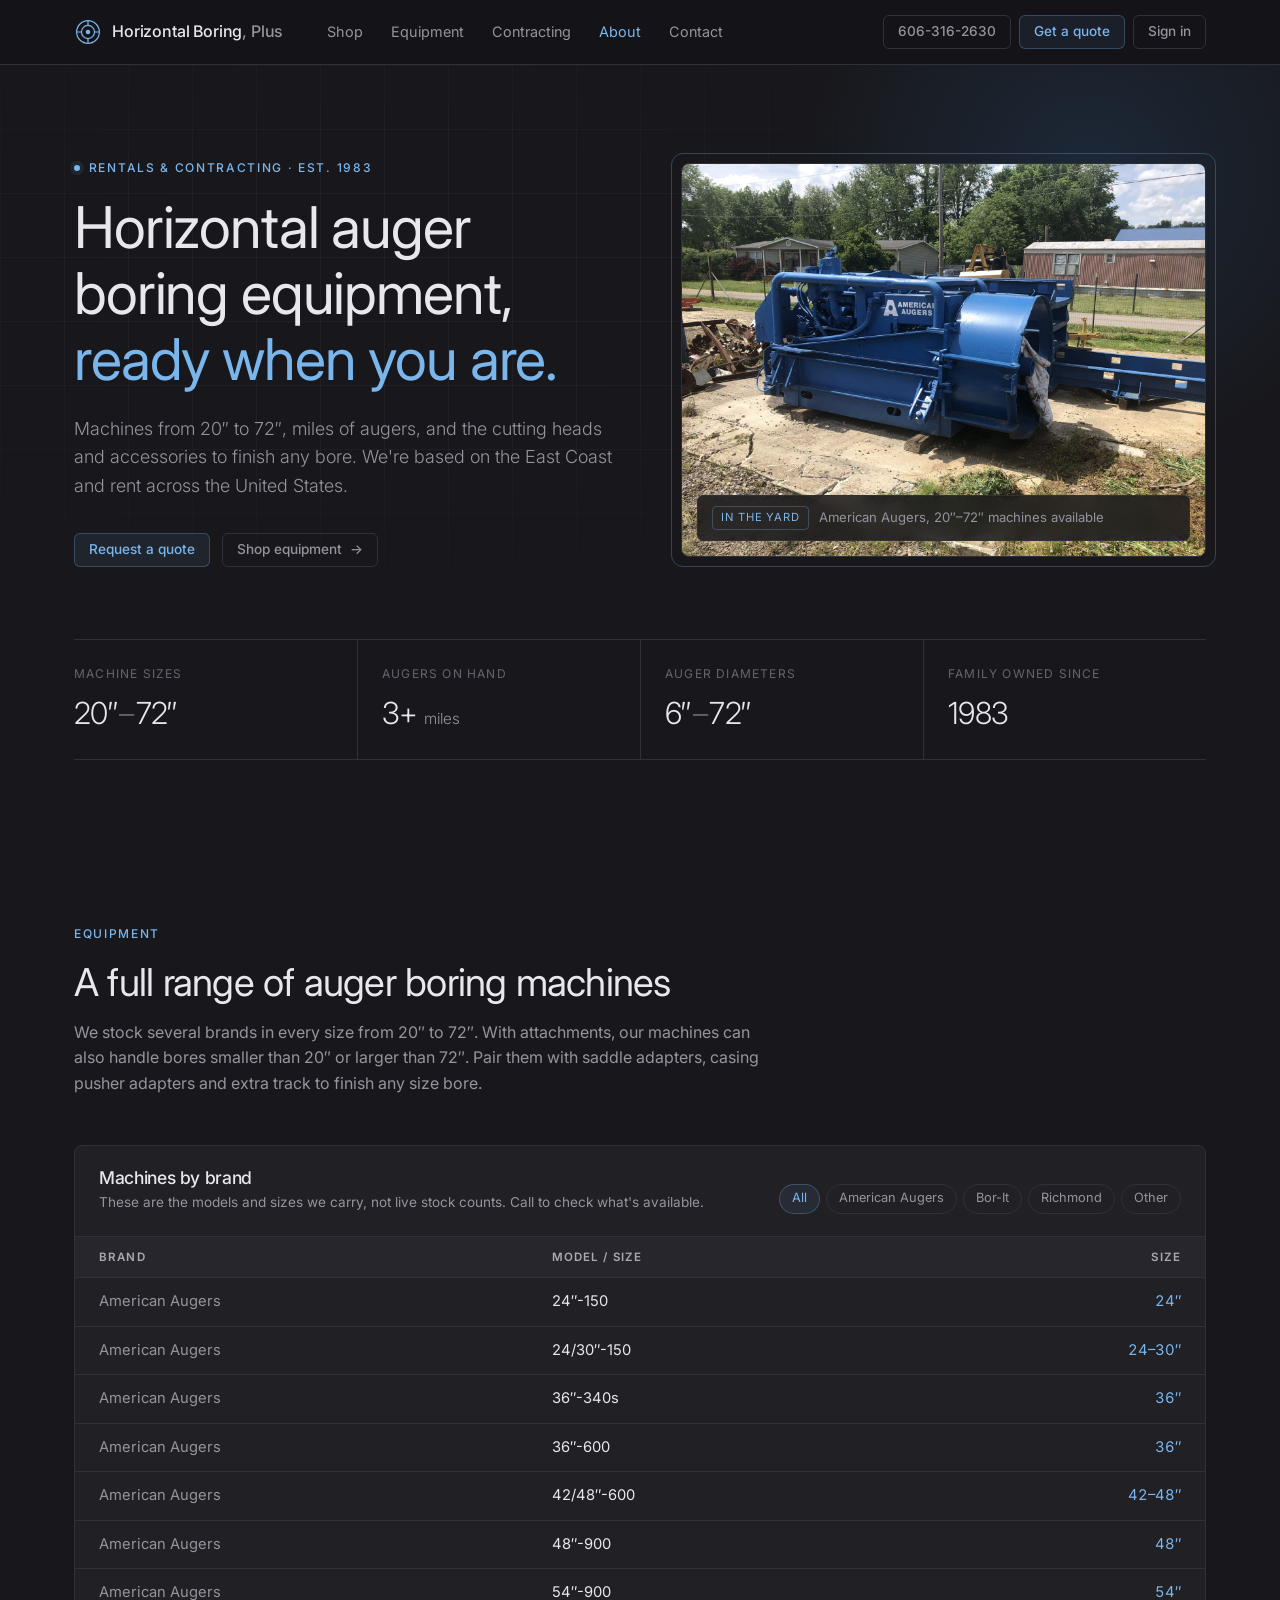
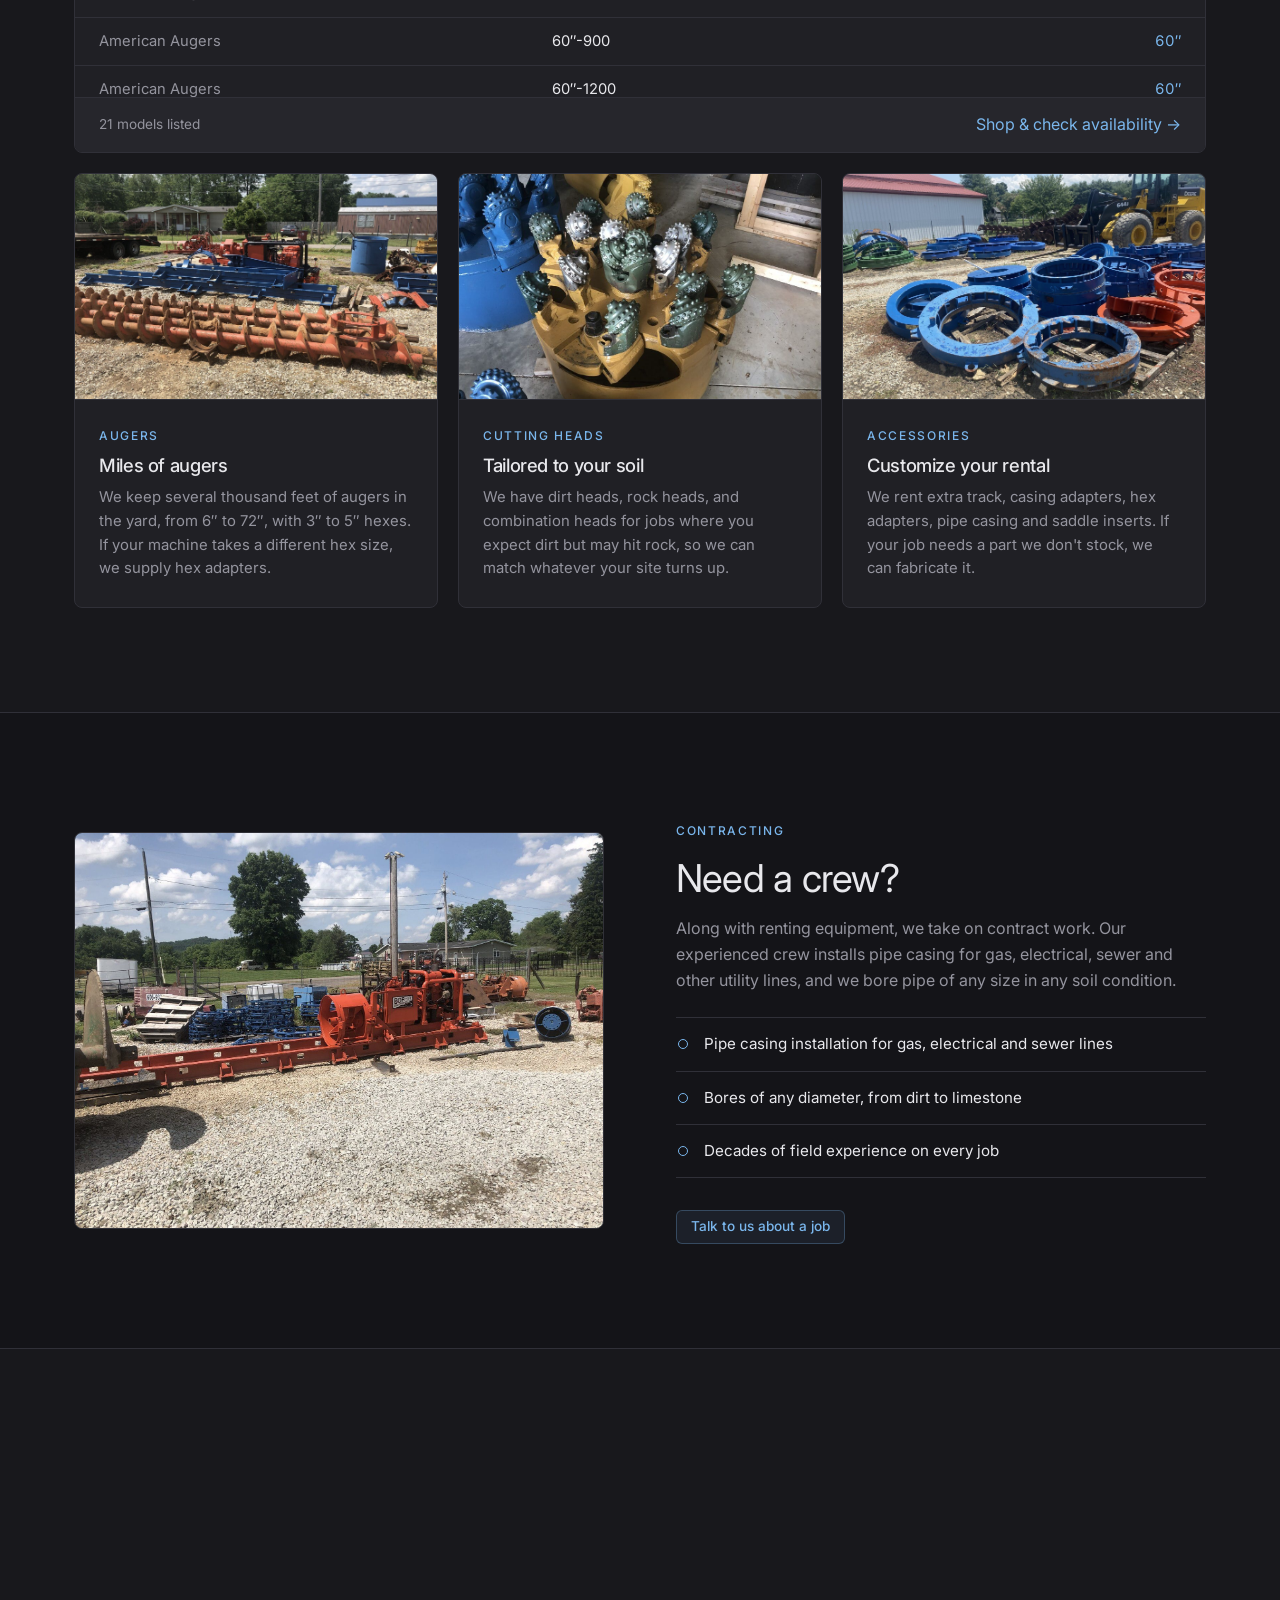
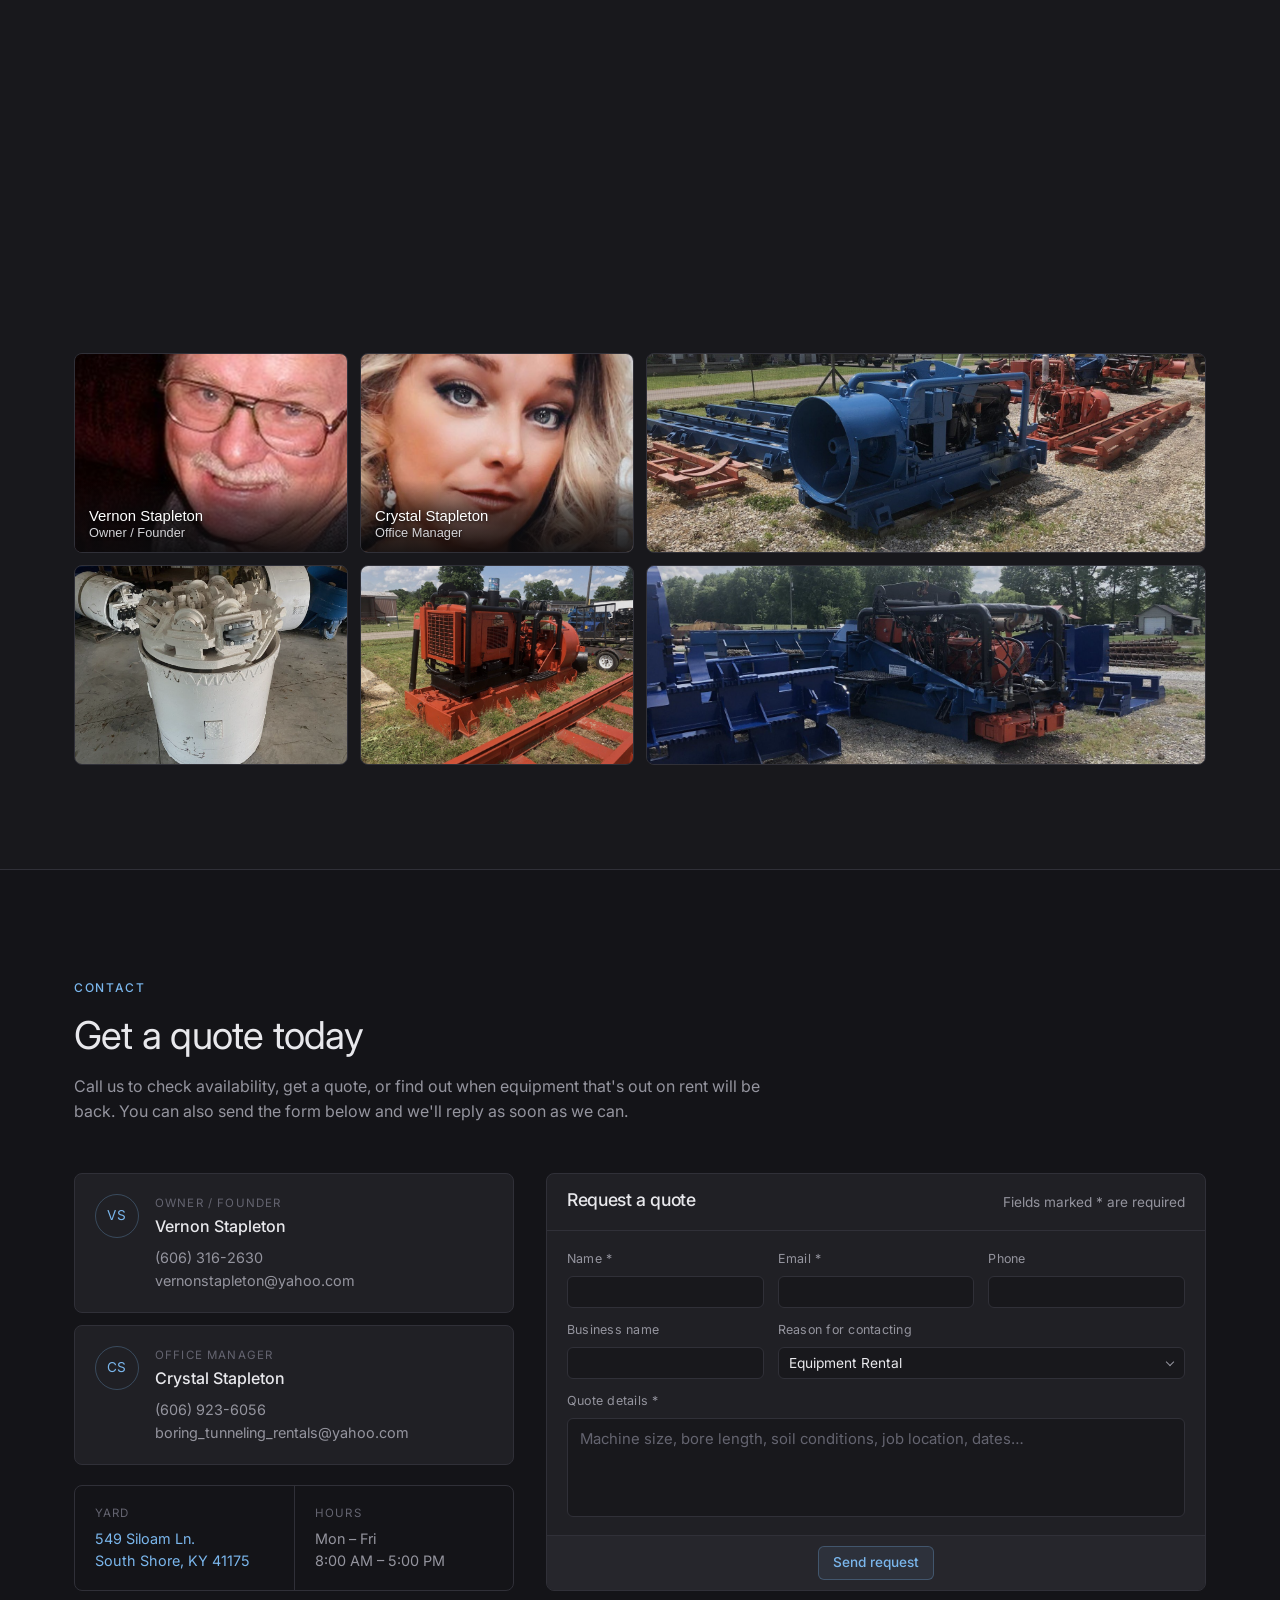
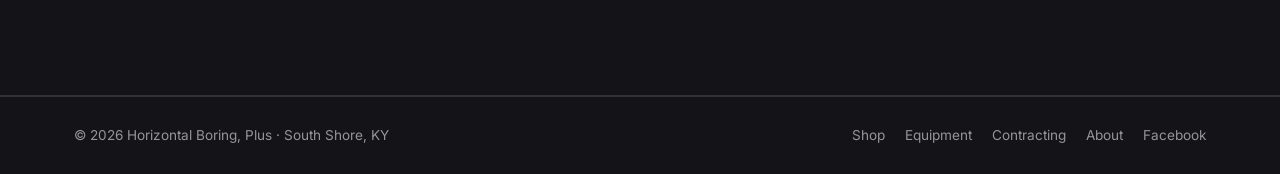
==== commit c6df448a: "admin panels" ====
--- a/index.html
+++ b/index.html
@@ -27,6 +27,7 @@
     </a>
 
     <nav class="nav" id="nav" aria-label="Primary">
+      <a href="shop.html">Shop</a>
       <a href="#equipment">Equipment</a>
       <a href="#contracting">Contracting</a>
       <a href="#about">About</a>
@@ -56,7 +57,7 @@
         <p class="lead">Machines from 20″ to 72″, miles of augers, and the cutting heads and accessories to finish any bore. We're based on the East Coast and rent across the United States.</p>
         <div class="hero-cta">
           <a class="btn btn-primary" href="#contact">Request a quote</a>
-          <a class="btn btn-ghost" href="#equipment">Browse equipment <span aria-hidden="true">→</span></a>
+          <a class="btn btn-ghost" href="shop.html">Shop equipment <span aria-hidden="true">→</span></a>
         </div>
       </div>
 
@@ -136,7 +137,7 @@
         </div>
         <div class="panel-foot">
           <span class="muted small"><span id="row-count">21</span> models listed</span>
-          <a class="link" href="#contact">Check availability →</a>
+          <a class="link" href="shop.html">Shop &amp; check availability →</a>
         </div>
       </div>
 
@@ -210,12 +211,12 @@
       </div>
 
       <div class="gallery reveal" aria-label="Equipment gallery">
+        <button class="g-item g-person" data-src="assets/img/vern.jpg"><img src="assets/img/vern-face.jpg" alt="Vernon Stapleton" loading="lazy"><span class="g-cap"><strong>Vernon Stapleton</strong>Owner / Founder</span></button>
+        <button class="g-item g-person" data-src="assets/img/crystal.jpg"><img src="assets/img/crystal.jpg" alt="Crystal Stapleton" loading="lazy" style="object-position: 50% 86%"><span class="g-cap"><strong>Crystal Stapleton</strong>Office Manager</span></button>
         <button class="g-item g-wide" data-src="assets/img/gallery-1.jpg"><img src="assets/img/gallery-1.jpg" alt="Blue boring machine with orange track sections" loading="lazy"></button>
         <button class="g-item" data-src="assets/img/gallery-3.jpg"><img src="assets/img/gallery-3.jpg" alt="Large cutting head with carbide teeth" loading="lazy"></button>
         <button class="g-item" data-src="assets/img/gallery-2.jpg"><img src="assets/img/gallery-2.jpg" alt="Orange boring machine power unit" loading="lazy"></button>
-        <button class="g-item" data-src="assets/img/gallery-5.jpg"><img src="assets/img/gallery-5.jpg" alt="Steel pipe casing staged in a field" loading="lazy"></button>
         <button class="g-item g-wide" data-src="assets/img/gallery-4.jpg"><img src="assets/img/gallery-4.jpg" alt="Blue boring machine on track" loading="lazy"></button>
-        <button class="g-item" data-src="assets/img/gallery-6.jpg"><img src="assets/img/gallery-6.jpg" alt="Orange boring machine on concrete pad" loading="lazy"></button>
       </div>
     </div>
   </section>
@@ -310,6 +311,7 @@
   <div class="wrap footer-inner">
     <span class="muted small">© <span id="year">2026</span> Horizontal Boring, Plus · South Shore, KY</span>
     <nav class="footer-links">
+      <a href="shop.html">Shop</a>
       <a href="#equipment">Equipment</a>
       <a href="#contracting">Contracting</a>
       <a href="#about">About</a>
--- a/assets/styles.css
+++ b/assets/styles.css
@@ -298,6 +298,12 @@
 .g-item img { width: 100%; height: 100%; object-fit: cover; transition: transform .6s ease, filter .3s; filter: saturate(.85) brightness(.92); }
 .g-item:hover img { transform: scale(1.04); filter: saturate(1) brightness(1); }
 .g-wide { grid-column: span 2; }
+.g-person img { filter: none; }
+.g-cap {
+  position: absolute; left: 0; right: 0; bottom: 0; display: grid; gap: 1px; padding: 28px 14px 12px;
+  background: linear-gradient(transparent, rgba(10, 10, 12, .6) 45%, rgba(10, 10, 12, .9)); color: #d4d4d8; text-shadow: 0 1px 3px rgba(0, 0, 0, .6); font-size: .8rem; text-align: left;
+}
+.g-cap strong { color: #fff; font-size: .93rem; font-weight: 500; }
 
 /* ─── Contact ──────────────────────────────────────────────── */
 .contact-grid { display: grid; grid-template-columns: 1fr 1.5fr; gap: 32px; align-items: stretch; }
